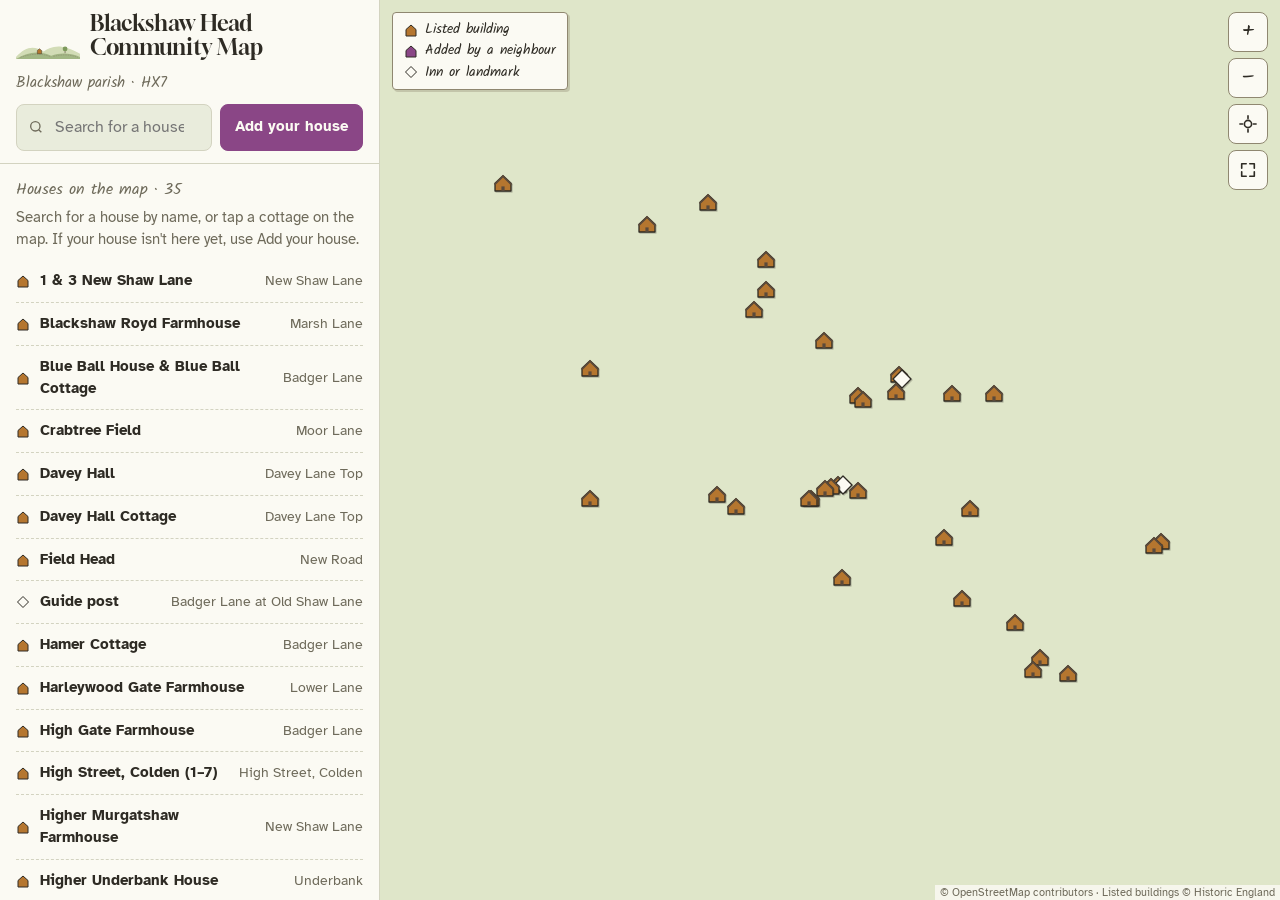
==== index.html @ 643bb547 "Blackshaw Head Community Map: first version Map site (Leaflet + OpenStreetMap), listed buildings, Ad" ====
<!doctype html>
<html lang="en-GB">
<head>
<meta charset="utf-8">
<meta name="viewport" content="width=device-width,initial-scale=1,viewport-fit=cover">
<title>Blackshaw Head Community Map</title>
<meta name="description" content="Find houses in Blackshaw Head by name. A community map for drivers, visitors and neighbours in Blackshaw parish, HX7.">
<meta name="theme-color" content="#fbfaf3">
<link rel="icon" href="assets/icon.svg" type="image/svg+xml">
<link rel="preconnect" href="https://fonts.googleapis.com">
<link rel="preconnect" href="https://fonts.gstatic.com" crossorigin>
<link rel="stylesheet" href="https://fonts.googleapis.com/css2?family=Atkinson+Hyperlegible:wght@400;700&family=Gloock&family=Kalam:wght@400;700&display=swap">
<link rel="stylesheet" href="vendor/leaflet/leaflet.css">
<link rel="stylesheet" href="assets/style.css">
</head>
<body>
<div class="app" id="app">
  <div class="side">
    <header>
      <div class="brand">
        <div class="titlewrap">
          <svg class="hills" viewBox="0 0 120 34" aria-hidden="true">
            <path class="h-back" d="M0 30 C18 10 34 8 52 20 C66 9 86 4 120 24 L120 34 L0 34Z"></path>
            <path class="h-front" d="M0 34 C22 20 44 18 66 28 C82 22 100 22 120 30 L120 34Z"></path>
            <path class="h-wall" d="M8 31 C30 23 48 23 66 30 M70 29 C86 25 102 25 116 31"></path>
            <g class="h-tree"><circle cx="92" cy="15" r="4.5"></circle><line x1="92" y1="19" x2="92" y2="23"></line></g>
            <path class="h-house" d="M40 24 L40 18 L44 14.5 L48 18 L48 24Z"></path>
          </svg>
          <h1>Blackshaw Head Community Map</h1>
        </div>
        <span class="where">Blackshaw parish · HX7</span>
      </div>
      <div class="searchrow">
        <div class="search">
          <svg viewBox="0 0 24 24" aria-hidden="true"><circle cx="11" cy="11" r="7"></circle><path d="M20 20l-4-4"></path></svg>
          <input id="q" type="search" placeholder="Search for a house" autocomplete="off" aria-label="Search for a house">
        </div>
        <button class="btn primary" id="addBtn" type="button">Add your house</button>
      </div>
    </header>
    <section class="sheet" id="sheet" aria-live="polite"></section>
  </div>
  <div class="mapwrap">
    <div id="map" aria-label="Map of Blackshaw parish with house names"></div>
    <div class="legend" aria-hidden="true">
      <span><svg class="lg" viewBox="0 0 14 14"><path d="M2 13V6.5L7 2l5 4.5V13Z" style="fill:var(--stone)"></path></svg>Listed building</span>
      <span><svg class="lg" viewBox="0 0 14 14"><path d="M2 13V6.5L7 2l5 4.5V13Z" style="fill:var(--heather)"></path></svg>Added by a neighbour</span>
      <span><svg class="lg" viewBox="0 0 14 14"><path d="M7 1.5L12.5 7 7 12.5 1.5 7Z" style="fill:var(--paper)"></path></svg>Inn or landmark</span>
    </div>
    <div class="tools">
      <button type="button" id="zin" aria-label="Zoom in">+</button>
      <button type="button" id="zout" aria-label="Zoom out">−</button>
      <button type="button" id="locate" aria-label="Show where I am" title="Show where I am"><svg viewBox="0 0 20 20" class="ti" aria-hidden="true"><circle cx="10" cy="10" r="4"></circle><path d="M10 1v3M10 16v3M1 10h3M16 10h3"></path></svg></button>
      <button type="button" id="fs" aria-label="Full screen map" aria-pressed="false" title="Full screen"><svg viewBox="0 0 20 20" class="ti" aria-hidden="true"><path class="fs-open" d="M3 8V3h5M12 3h5v5M17 12v5h-5M8 17H3v-5"></path><path class="fs-close" d="M8 3v5H3M17 8h-5V3M12 17v-5h5M3 12h5v5"></path></svg></button>
    </div>
    <div class="cross" id="cross" hidden><svg viewBox="0 0 64 64" aria-hidden="true"><circle class="ring arm" cx="32" cy="32" r="18"></circle><path class="halo" d="M32 4V22M32 42V60M4 32H22M42 32H60"></path><circle class="halo" cx="32" cy="32" r="12"></circle><path class="arm" d="M32 4V22M32 42V60M4 32H22M42 32H60"></path><circle class="arm" cx="32" cy="32" r="12"></circle><circle class="ctr" cx="32" cy="32" r="3"></circle></svg></div>
    <div class="addhint" id="addhint" hidden>Drag the map so the cross is on your house</div>
    <div class="toast" id="toast" role="status" hidden></div>
  </div>
</div>
<noscript><p style="padding:16px">This map needs JavaScript switched on.</p></noscript>
<script src="vendor/leaflet/leaflet.js"></script>
<script src="config.js"></script>
<script src="assets/app.js"></script>
</body>
</html>
---- vendor/leaflet/leaflet.css ----
/* required styles */

.leaflet-pane,
.leaflet-tile,
.leaflet-marker-icon,
.leaflet-marker-shadow,
.leaflet-tile-container,
.leaflet-pane > svg,
.leaflet-pane > canvas,
.leaflet-zoom-box,
.leaflet-image-layer,
.leaflet-layer {
	position: absolute;
	left: 0;
	top: 0;
	}
.leaflet-container {
	overflow: hidden;
	}
.leaflet-tile,
.leaflet-marker-icon,
.leaflet-marker-shadow {
	-webkit-user-select: none;
	   -moz-user-select: none;
	        user-select: none;
	  -webkit-user-drag: none;
	}
/* Prevents IE11 from highlighting tiles in blue */
.leaflet-tile::selection {
	background: transparent;
}
/* Safari renders non-retina tile on retina better with this, but Chrome is worse */
.leaflet-safari .leaflet-tile {
	image-rendering: -webkit-optimize-contrast;
	}
/* hack that prevents hw layers "stretching" when loading new tiles */
.leaflet-safari .leaflet-tile-container {
	width: 1600px;
	height: 1600px;
	-webkit-transform-origin: 0 0;
	}
.leaflet-marker-icon,
.leaflet-marker-shadow {
	display: block;
	}
/* .leaflet-container svg: reset svg max-width decleration shipped in Joomla! (joomla.org) 3.x */
/* .leaflet-container img: map is broken in FF if you have max-width: 100% on tiles */
.leaflet-container .leaflet-overlay-pane svg {
	max-width: none !important;
	max-height: none !important;
	}
.leaflet-container .leaflet-marker-pane img,
.leaflet-container .leaflet-shadow-pane img,
.leaflet-container .leaflet-tile-pane img,
.leaflet-container img.leaflet-image-layer,
.leaflet-container .leaflet-tile {
	max-width: none !important;
	max-height: none !important;
	width: auto;
	padding: 0;
	}

.leaflet-container img.leaflet-tile {
	/* See: https://bugs.chromium.org/p/chromium/issues/detail?id=600120 */
	mix-blend-mode: plus-lighter;
}

.leaflet-container.leaflet-touch-zoom {
	-ms-touch-action: pan-x pan-y;
	touch-action: pan-x pan-y;
	}
.leaflet-container.leaflet-touch-drag {
	-ms-touch-action: pinch-zoom;
	/* Fallback for FF which doesn't support pinch-zoom */
	touch-action: none;
	touch-action: pinch-zoom;
}
.leaflet-container.leaflet-touch-drag.leaflet-touch-zoom {
	-ms-touch-action: none;
	touch-action: none;
}
.leaflet-container {
	-webkit-tap-highlight-color: transparent;
}
.leaflet-container a {
	-webkit-tap-highlight-color: rgba(51, 181, 229, 0.4);
}
.leaflet-tile {
	filter: inherit;
	visibility: hidden;
	}
.leaflet-tile-loaded {
	visibility: inherit;
	}
.leaflet-zoom-box {
	width: 0;
	height: 0;
	-moz-box-sizing: border-box;
	     box-sizing: border-box;
	z-index: 800;
	}
/* workaround for https://bugzilla.mozilla.org/show_bug.cgi?id=888319 */
.leaflet-overlay-pane svg {
	-moz-user-select: none;
	}

.leaflet-pane         { z-index: 400; }

.leaflet-tile-pane    { z-index: 200; }
.leaflet-overlay-pane { z-index: 400; }
.leaflet-shadow-pane  { z-index: 500; }
.leaflet-marker-pane  { z-index: 600; }
.leaflet-tooltip-pane   { z-index: 650; }
.leaflet-popup-pane   { z-index: 700; }

.leaflet-map-pane canvas { z-index: 100; }
.leaflet-map-pane svg    { z-index: 200; }

.leaflet-vml-shape {
	width: 1px;
	height: 1px;
	}
.lvml {
	behavior: url(#default#VML);
	display: inline-block;
	position: absolute;
	}


/* control positioning */

.leaflet-control {
	position: relative;
	z-index: 800;
	pointer-events: visiblePainted; /* IE 9-10 doesn't have auto */
	pointer-events: auto;
	}
.leaflet-top,
.leaflet-bottom {
	position: absolute;
	z-index: 1000;
	pointer-events: none;
	}
.leaflet-top {
	top: 0;
	}
.leaflet-right {
	right: 0;
	}
.leaflet-bottom {
	bottom: 0;
	}
.leaflet-left {
	left: 0;
	}
.leaflet-control {
	float: left;
	clear: both;
	}
.leaflet-right .leaflet-control {
	float: right;
	}
.leaflet-top .leaflet-control {
	margin-top: 10px;
	}
.leaflet-bottom .leaflet-control {
	margin-bottom: 10px;
	}
.leaflet-left .leaflet-control {
	margin-left: 10px;
	}
.leaflet-right .leaflet-control {
	margin-right: 10px;
	}


/* zoom and fade animations */

.leaflet-fade-anim .leaflet-popup {
	opacity: 0;
	-webkit-transition: opacity 0.2s linear;
	   -moz-transition: opacity 0.2s linear;
	        transition: opacity 0.2s linear;
	}
.leaflet-fade-anim .leaflet-map-pane .leaflet-popup {
	opacity: 1;
	}
.leaflet-zoom-animated {
	-webkit-transform-origin: 0 0;
	    -ms-transform-origin: 0 0;
	        transform-origin: 0 0;
	}
svg.leaflet-zoom-animated {
	will-change: transform;
}

.leaflet-zoom-anim .leaflet-zoom-animated {
	-webkit-transition: -webkit-transform 0.25s cubic-bezier(0,0,0.25,1);
	   -moz-transition:    -moz-transform 0.25s cubic-bezier(0,0,0.25,1);
	        transition:         transform 0.25s cubic-bezier(0,0,0.25,1);
	}
.leaflet-zoom-anim .leaflet-tile,
.leaflet-pan-anim .leaflet-tile {
	-webkit-transition: none;
	   -moz-transition: none;
	        transition: none;
	}

.leaflet-zoom-anim .leaflet-zoom-hide {
	visibility: hidden;
	}


/* cursors */

.leaflet-interactive {
	cursor: pointer;
	}
.leaflet-grab {
	cursor: -webkit-grab;
	cursor:    -moz-grab;
	cursor:         grab;
	}
.leaflet-crosshair,
.leaflet-crosshair .leaflet-interactive {
	cursor: crosshair;
	}
.leaflet-popup-pane,
.leaflet-control {
	cursor: auto;
	}
.leaflet-dragging .leaflet-grab,
.leaflet-dragging .leaflet-grab .leaflet-interactive,
.leaflet-dragging .leaflet-marker-draggable {
	cursor: move;
	cursor: -webkit-grabbing;
	cursor:    -moz-grabbing;
	cursor:         grabbing;
	}

/* marker & overlays interactivity */
.leaflet-marker-icon,
.leaflet-marker-shadow,
.leaflet-image-layer,
.leaflet-pane > svg path,
.leaflet-tile-container {
	pointer-events: none;
	}

.leaflet-marker-icon.leaflet-interactive,
.leaflet-image-layer.leaflet-interactive,
.leaflet-pane > svg path.leaflet-interactive,
svg.leaflet-image-layer.leaflet-interactive path {
	pointer-events: visiblePainted; /* IE 9-10 doesn't have auto */
	pointer-events: auto;
	}

/* visual tweaks */

.leaflet-container {
	background: #ddd;
	outline-offset: 1px;
	}
.leaflet-container a {
	color: #0078A8;
	}
.leaflet-zoom-box {
	border: 2px dotted #38f;
	background: rgba(255,255,255,0.5);
	}


/* general typography */
.leaflet-container {
	font-family: "Helvetica Neue", Arial, Helvetica, sans-serif;
	font-size: 12px;
	font-size: 0.75rem;
	line-height: 1.5;
	}


/* general toolbar styles */

.leaflet-bar {
	box-shadow: 0 1px 5px rgba(0,0,0,0.65);
	border-radius: 4px;
	}
.leaflet-bar a {
	background-color: #fff;
	border-bottom: 1px solid #ccc;
	width: 26px;
	height: 26px;
	line-height: 26px;
	display: block;
	text-align: center;
	text-decoration: none;
	color: black;
	}
.leaflet-bar a,
.leaflet-control-layers-toggle {
	background-position: 50% 50%;
	background-repeat: no-repeat;
	display: block;
	}
.leaflet-bar a:hover,
.leaflet-bar a:focus {
	background-color: #f4f4f4;
	}
.leaflet-bar a:first-child {
	border-top-left-radius: 4px;
	border-top-right-radius: 4px;
	}
.leaflet-bar a:last-child {
	border-bottom-left-radius: 4px;
	border-bottom-right-radius: 4px;
	border-bottom: none;
	}
.leaflet-bar a.leaflet-disabled {
	cursor: default;
	background-color: #f4f4f4;
	color: #bbb;
	}

.leaflet-touch .leaflet-bar a {
	width: 30px;
	height: 30px;
	line-height: 30px;
	}
.leaflet-touch .leaflet-bar a:first-child {
	border-top-left-radius: 2px;
	border-top-right-radius: 2px;
	}
.leaflet-touch .leaflet-bar a:last-child {
	border-bottom-left-radius: 2px;
	border-bottom-right-radius: 2px;
	}

/* zoom control */

.leaflet-control-zoom-in,
.leaflet-control-zoom-out {
	font: bold 18px 'Lucida Console', Monaco, monospace;
	text-indent: 1px;
	}

.leaflet-touch .leaflet-control-zoom-in, .leaflet-touch .leaflet-control-zoom-out  {
	font-size: 22px;
	}


/* layers control */

.leaflet-control-layers {
	box-shadow: 0 1px 5px rgba(0,0,0,0.4);
	background: #fff;
	border-radius: 5px;
	}
.leaflet-control-layers-toggle {
	background-image: url(images/layers.png);
	width: 36px;
	height: 36px;
	}
.leaflet-retina .leaflet-control-layers-toggle {
	background-image: url(images/layers-2x.png);
	background-size: 26px 26px;
	}
.leaflet-touch .leaflet-control-layers-toggle {
	width: 44px;
	height: 44px;
	}
.leaflet-control-layers .leaflet-control-layers-list,
.leaflet-control-layers-expanded .leaflet-control-layers-toggle {
	display: none;
	}
.leaflet-control-layers-expanded .leaflet-control-layers-list {
	display: block;
	position: relative;
	}
.leaflet-control-layers-expanded {
	padding: 6px 10px 6px 6px;
	color: #333;
	background: #fff;
	}
.leaflet-control-layers-scrollbar {
	overflow-y: scroll;
	overflow-x: hidden;
	padding-right: 5px;
	}
.leaflet-control-layers-selector {
	margin-top: 2px;
	position: relative;
	top: 1px;
	}
.leaflet-control-layers label {
	display: block;
	font-size: 13px;
	font-size: 1.08333em;
	}
.leaflet-control-layers-separator {
	height: 0;
	border-top: 1px solid #ddd;
	margin: 5px -10px 5px -6px;
	}

/* Default icon URLs */
.leaflet-default-icon-path { /* used only in path-guessing heuristic, see L.Icon.Default */
	background-image: url(images/marker-icon.png);
	}


/* attribution and scale controls */

.leaflet-container .leaflet-control-attribution {
	background: #fff;
	background: rgba(255, 255, 255, 0.8);
	margin: 0;
	}
.leaflet-control-attribution,
.leaflet-control-scale-line {
	padding: 0 5px;
	color: #333;
	line-height: 1.4;
	}
.leaflet-control-attribution a {
	text-decoration: none;
	}
.leaflet-control-attribution a:hover,
.leaflet-control-attribution a:focus {
	text-decoration: underline;
	}
.leaflet-attribution-flag {
	display: inline !important;
	vertical-align: baseline !important;
	width: 1em;
	height: 0.6669em;
	}
.leaflet-left .leaflet-control-scale {
	margin-left: 5px;
	}
.leaflet-bottom .leaflet-control-scale {
	margin-bottom: 5px;
	}
.leaflet-control-scale-line {
	border: 2px solid #777;
	border-top: none;
	line-height: 1.1;
	padding: 2px 5px 1px;
	white-space: nowrap;
	-moz-box-sizing: border-box;
	     box-sizing: border-box;
	background: rgba(255, 255, 255, 0.8);
	text-shadow: 1px 1px #fff;
	}
.leaflet-control-scale-line:not(:first-child) {
	border-top: 2px solid #777;
	border-bottom: none;
	margin-top: -2px;
	}
.leaflet-control-scale-line:not(:first-child):not(:last-child) {
	border-bottom: 2px solid #777;
	}

.leaflet-touch .leaflet-control-attribution,
.leaflet-touch .leaflet-control-layers,
.leaflet-touch .leaflet-bar {
	box-shadow: none;
	}
.leaflet-touch .leaflet-control-layers,
.leaflet-touch .leaflet-bar {
	border: 2px solid rgba(0,0,0,0.2);
	background-clip: padding-box;
	}


/* popup */

.leaflet-popup {
	position: absolute;
	text-align: center;
	margin-bottom: 20px;
	}
.leaflet-popup-content-wrapper {
	padding: 1px;
	text-align: left;
	border-radius: 12px;
	}
.leaflet-popup-content {
	margin: 13px 24px 13px 20px;
	line-height: 1.3;
	font-size: 13px;
	font-size: 1.08333em;
	min-height: 1px;
	}
.leaflet-popup-content p {
	margin: 17px 0;
	margin: 1.3em 0;
	}
.leaflet-popup-tip-container {
	width: 40px;
	height: 20px;
	position: absolute;
	left: 50%;
	margin-top: -1px;
	margin-left: -20px;
	overflow: hidden;
	pointer-events: none;
	}
.leaflet-popup-tip {
	width: 17px;
	height: 17px;
	padding: 1px;

	margin: -10px auto 0;
	pointer-events: auto;

	-webkit-transform: rotate(45deg);
	   -moz-transform: rotate(45deg);
	    -ms-transform: rotate(45deg);
	        transform: rotate(45deg);
	}
.leaflet-popup-content-wrapper,
.leaflet-popup-tip {
	background: white;
	color: #333;
	box-shadow: 0 3px 14px rgba(0,0,0,0.4);
	}
.leaflet-container a.leaflet-popup-close-button {
	position: absolute;
	top: 0;
	right: 0;
	border: none;
	text-align: center;
	width: 24px;
	height: 24px;
	font: 16px/24px Tahoma, Verdana, sans-serif;
	color: #757575;
	text-decoration: none;
	background: transparent;
	}
.leaflet-container a.leaflet-popup-close-button:hover,
.leaflet-container a.leaflet-popup-close-button:focus {
	color: #585858;
	}
.leaflet-popup-scrolled {
	overflow: auto;
	}

.leaflet-oldie .leaflet-popup-content-wrapper {
	-ms-zoom: 1;
	}
.leaflet-oldie .leaflet-popup-tip {
	width: 24px;
	margin: 0 auto;

	-ms-filter: "progid:DXImageTransform.Microsoft.Matrix(M11=0.70710678, M12=0.70710678, M21=-0.70710678, M22=0.70710678)";
	filter: progid:DXImageTransform.Microsoft.Matrix(M11=0.70710678, M12=0.70710678, M21=-0.70710678, M22=0.70710678);
	}

.leaflet-oldie .leaflet-control-zoom,
.leaflet-oldie .leaflet-control-layers,
.leaflet-oldie .leaflet-popup-content-wrapper,
.leaflet-oldie .leaflet-popup-tip {
	border: 1px solid #999;
	}


/* div icon */

.leaflet-div-icon {
	background: #fff;
	border: 1px solid #666;
	}


/* Tooltip */
/* Base styles for the element that has a tooltip */
.leaflet-tooltip {
	position: absolute;
	padding: 6px;
	background-color: #fff;
	border: 1px solid #fff;
	border-radius: 3px;
	color: #222;
	white-space: nowrap;
	-webkit-user-select: none;
	-moz-user-select: none;
	-ms-user-select: none;
	user-select: none;
	pointer-events: none;
	box-shadow: 0 1px 3px rgba(0,0,0,0.4);
	}
.leaflet-tooltip.leaflet-interactive {
	cursor: pointer;
	pointer-events: auto;
	}
.leaflet-tooltip-top:before,
.leaflet-tooltip-bottom:before,
.leaflet-tooltip-left:before,
.leaflet-tooltip-right:before {
	position: absolute;
	pointer-events: none;
	border: 6px solid transparent;
	background: transparent;
	content: "";
	}

/* Directions */

.leaflet-tooltip-bottom {
	margin-top: 6px;
}
.leaflet-tooltip-top {
	margin-top: -6px;
}
.leaflet-tooltip-bottom:before,
.leaflet-tooltip-top:before {
	left: 50%;
	margin-left: -6px;
	}
.leaflet-tooltip-top:before {
	bottom: 0;
	margin-bottom: -12px;
	border-top-color: #fff;
	}
.leaflet-tooltip-bottom:before {
	top: 0;
	margin-top: -12px;
	margin-left: -6px;
	border-bottom-color: #fff;
	}
.leaflet-tooltip-left {
	margin-left: -6px;
}
.leaflet-tooltip-right {
	margin-left: 6px;
}
.leaflet-tooltip-left:before,
.leaflet-tooltip-right:before {
	top: 50%;
	margin-top: -6px;
	}
.leaflet-tooltip-left:before {
	right: 0;
	margin-right: -12px;
	border-left-color: #fff;
	}
.leaflet-tooltip-right:before {
	left: 0;
	margin-left: -12px;
	border-right-color: #fff;
	}

/* Printing */

@media print {
	/* Prevent printers from removing background-images of controls. */
	.leaflet-control {
		-webkit-print-color-adjust: exact;
		print-color-adjust: exact;
		}
	}
---- assets/style.css ----
/* Blackshaw Head Community Map
   Look: an illustrated country map. Soft, warm OpenStreetMap base; gritstone cottages;
   heather for neighbours' houses; handwritten lane-style labels.
   Layout: phone = header, map, bottom sheet. Desktop (900px+) = sidebar + map. */
:root{
  --ground:#e9ecdc;
  --paper:#fbfaf3;
  --ink:#2e2b24;
  --muted:#6e6a5a;
  --line:#d3d3c0;
  --field1:#dfe6c9;
  --field2:#d2dcb6;
  --wall:#8f8770;
  --tree:#7d9a5c;
  --stone:#b5762f;
  --roof:#5b4a3a;
  --heather:#8a4686;
  --focus:#1f5e8c;
  --target:#d6301a;
  --ok:#2f6b3a;
  --err:#b3261e;
  --tiles:sepia(.28) saturate(.72) hue-rotate(-8deg) brightness(1.04) contrast(.94);
  --f-display:"Gloock",Georgia,"Times New Roman",serif;
  --f-body:"Atkinson Hyperlegible",system-ui,-apple-system,"Segoe UI",sans-serif;
  --f-hand:"Kalam","Segoe Print","Bradley Hand",cursive;
  color-scheme:light;
}
@media (prefers-color-scheme:dark){:root{
  --ground:#1d201a;--paper:#24271f;--ink:#ecebe0;--muted:#a6a493;--line:#3b3f33;
  --field1:#262c20;--field2:#2b3223;--wall:#6c6655;--tree:#5f7a45;
  --stone:#dca35e;--roof:#c9b49b;--heather:#cf93cb;--focus:#7fb6e0;--target:#ff6a4d;--ok:#8fd19e;--err:#ff8a80;
  --tiles:invert(1) hue-rotate(180deg) brightness(.88) contrast(.88) saturate(.45) sepia(.15);
  color-scheme:dark}}

*{box-sizing:border-box}
html,body{height:100%;margin:0}
body{background:var(--ground);color:var(--ink);font-family:var(--f-body);font-size:15px;line-height:1.45;overflow:hidden}
button,input,select,textarea{font:inherit;color:inherit}
:focus-visible{outline:2px solid var(--focus);outline-offset:2px}
[hidden]{display:none!important}

.app{height:100%;display:grid;grid-template-rows:auto 1fr auto;grid-template-columns:1fr;padding-top:env(safe-area-inset-top,0px)}
.side{display:contents}
header{grid-row:1;background:var(--paper);border-bottom:1px solid var(--line);
  padding-left:max(16px,env(safe-area-inset-left,0px));padding-right:max(16px,env(safe-area-inset-right,0px));padding-block:12px;
  display:grid;gap:10px;z-index:1001}
.brand{display:flex;align-items:baseline;justify-content:space-between;gap:12px;flex-wrap:wrap}
.titlewrap{display:flex;align-items:flex-end;gap:10px;min-width:0}
h1{font-family:var(--f-display);font-weight:400;font-size:1.35rem;line-height:1.1;margin:0;text-wrap:balance}
.where{font-family:var(--f-hand);font-size:.95rem;color:var(--muted)}
.hills{width:64px;height:20px;flex:none;overflow:visible}
.h-back{fill:var(--field2)}.h-front{fill:var(--tree);opacity:.55}
.h-wall{fill:none;stroke:var(--wall);stroke-width:1;stroke-dasharray:3 1.5}
.h-tree circle{fill:var(--tree)}.h-tree line{stroke:var(--roof);stroke-width:1.2}
.h-house{fill:var(--stone);stroke:var(--ink);stroke-width:.8;stroke-linejoin:round}

.searchrow{display:flex;gap:8px}
.search{flex:1;min-width:0;position:relative}
.search input{width:100%;padding:11px 12px 11px 38px;border:1px solid var(--line);border-radius:8px;background:var(--ground);font-size:16px}
.search svg{position:absolute;left:12px;top:50%;transform:translateY(-50%);width:16px;height:16px;stroke:var(--muted);fill:none;stroke-width:2}
.btn{border:1px solid var(--line);background:var(--paper);border-radius:8px;padding:10px 14px;cursor:pointer;white-space:nowrap;font-weight:700;text-decoration:none;display:inline-block}
.btn:hover{border-color:var(--ink)}
.btn.primary{background:var(--heather);border-color:var(--heather);color:var(--paper)}
.btn.primary:hover{filter:brightness(1.08)}
.btn[disabled]{opacity:.55;cursor:not-allowed}
.btn.ghost{background:transparent}

.mapwrap{grid-row:2;position:relative;min-height:0;overflow:hidden;background:var(--field1)}
#map{position:absolute;inset:0;background:var(--field1);font-family:var(--f-body)}
.leaflet-tile-pane{filter:var(--tiles)}
.leaflet-container a{color:var(--focus)}
.leaflet-control-attribution{font-size:11px;background:color-mix(in srgb,var(--paper) 85%,transparent)!important;color:var(--muted)}
.leaflet-control-attribution a{color:var(--muted)!important}

/* cottages */
.cot{background:none;border:0}
.cot svg{width:100%;height:100%;display:block;overflow:visible;filter:drop-shadow(1px 1.5px 0 color-mix(in srgb,var(--ink) 25%,transparent))}
.cot .wall{stroke:var(--ink);stroke-width:1.3;stroke-linejoin:round}
.cot .roof{fill:var(--roof)}
.cot.listed .wall{fill:var(--stone)}
.cot.added .wall{fill:var(--heather)}
.cot.landmark .wall{fill:var(--paper)}
.cot.sel .wall{stroke:var(--focus);stroke-width:2.4}
/* labels: shown when zoomed in, or for the selected house */
.lbl.leaflet-tooltip{background:none;border:0;box-shadow:none;padding:0 2px;font-family:var(--f-body);font-weight:700;font-size:12.5px;color:var(--ink);
  text-shadow:0 0 3px var(--paper),0 0 3px var(--paper),0 0 2px var(--paper),0 0 1px var(--paper);white-space:nowrap}
.lbl.leaflet-tooltip::before{display:none}
.map-far .lbl{display:none}
.lbl.sel{display:block!important;color:var(--focus)}
.boundary{stroke:var(--heather);stroke-width:2.5;stroke-dasharray:2 7;stroke-linecap:round;fill:var(--heather);fill-opacity:.035}
.me-dot{fill:var(--focus);fill-opacity:1;stroke:var(--paper);stroke-width:3}
.me-acc{fill:var(--focus);fill-opacity:.08;stroke:var(--focus);stroke-opacity:.5}

.legend{position:absolute;left:max(12px,env(safe-area-inset-left,0px));top:12px;background:var(--paper);border:1px solid var(--wall);border-radius:4px;padding:8px 11px;font-family:var(--f-hand);font-size:.9rem;line-height:1.2;display:grid;gap:4px;z-index:1000;box-shadow:2px 2px 0 color-mix(in srgb,var(--wall) 35%,transparent)}
.legend span{display:flex;align-items:center;gap:7px}
.lg{width:14px;height:14px;flex:none}
.lg path{stroke:var(--ink);stroke-width:1;stroke-linejoin:round}
.tools{position:absolute;right:max(12px,env(safe-area-inset-right,0px));top:12px;display:grid;gap:6px;z-index:1000}
.tools button{width:40px;height:40px;border-radius:8px;border:1px solid var(--wall);background:var(--paper);font-size:20px;line-height:1;cursor:pointer;font-family:var(--f-hand);display:grid;place-items:center;padding:0}
.ti{width:18px;height:18px;fill:none;stroke:var(--ink);stroke-width:1.8;stroke-linecap:round;stroke-linejoin:round}
.fs-close{display:none}
.app.full .fs-open{display:none}.app.full .fs-close{display:inline}

.cross{position:absolute;left:50%;top:50%;width:64px;height:64px;margin:-32px 0 0 -32px;pointer-events:none;z-index:1000}
.cross svg{width:100%;height:100%;display:block;overflow:visible}
.cross .halo{fill:none;stroke:#fff;stroke-width:6;stroke-linecap:round}
.cross .arm{fill:none;stroke:var(--target);stroke-width:3;stroke-linecap:round}
.cross .ctr{fill:var(--target);stroke:#fff;stroke-width:1.5}
@media (prefers-reduced-motion:no-preference){.cross .ring{animation:pulse 1.6s ease-out infinite;transform-origin:32px 32px}}
@keyframes pulse{0%{opacity:.9;transform:scale(.6)}100%{opacity:0;transform:scale(1.5)}}
.addhint{position:absolute;left:50%;transform:translateX(-50%);top:12px;background:var(--target);color:#fff;padding:8px 12px;border-radius:8px;font-size:.9rem;font-weight:700;z-index:1001;max-width:calc(100% - 130px);text-align:center}
.toast{position:absolute;left:50%;bottom:28px;transform:translateX(-50%);background:var(--ink);color:var(--paper);padding:8px 14px;border-radius:8px;font-size:.9rem;z-index:1002;max-width:calc(100% - 32px)}

.sheet{grid-row:3;background:var(--paper);border-top:1px solid var(--line);max-height:46vh;overflow:auto;
  padding-left:max(16px,env(safe-area-inset-left,0px));padding-right:max(16px,env(safe-area-inset-right,0px));padding-block:14px calc(14px + env(safe-area-inset-bottom,0px));z-index:1001}
.eyebrow{font-family:var(--f-hand);font-size:1rem;color:var(--muted);margin:0 0 6px}
.results{list-style:none;margin:0;padding:0;display:grid}
.results li button{width:100%;text-align:left;background:none;border:0;border-bottom:1px dashed var(--line);padding:10px 0;cursor:pointer;display:grid;grid-template-columns:14px 1fr auto;gap:10px;align-items:center}
.results li:last-child button{border-bottom:0}
.results li button:hover .nm{color:var(--focus)}
.results .nm{font-weight:700;min-width:0}
.results .ln{color:var(--muted);font-size:.85rem}
.place h2{font-family:var(--f-display);font-weight:400;font-size:1.4rem;line-height:1.15;margin:0 0 4px;text-wrap:balance}
.place .meta{color:var(--muted);margin:0 0 10px}
.place .note{margin:0 0 12px;max-width:60ch}
.facts{display:grid;grid-template-columns:auto 1fr;gap:4px 14px;margin:0 0 14px;font-size:.92rem}
.facts dt{color:var(--muted)}
.facts dd{margin:0;font-variant-numeric:tabular-nums}
.actions{display:flex;flex-wrap:wrap;gap:8px}
.empty{color:var(--muted);margin:0;max-width:60ch}
form{display:grid;gap:12px;max-width:520px}
label{display:grid;gap:4px;font-weight:700;font-size:.92rem}
label small{font-weight:400;color:var(--muted)}
form input,form select,form textarea{padding:10px 12px;border:1px solid var(--line);border-radius:8px;background:var(--ground);font-size:16px;font-weight:400;width:100%}
form textarea{min-height:64px;resize:vertical}
.check{display:grid;grid-template-columns:auto 1fr;gap:10px;align-items:start;font-weight:400}
.check input{width:20px;height:20px;margin-top:2px}
.hp{position:absolute!important;left:-10000px!important;width:1px;height:1px;overflow:hidden}
.msg{font-size:.92rem;margin:0}
.msg.err{color:var(--err)}
.msg.ok{color:var(--ok);font-weight:700}
.about{font-size:.85rem;color:var(--muted);margin-top:14px;border-top:1px solid var(--line);padding-top:10px;max-width:62ch}
.about p{margin:0 0 6px}
.about a{color:inherit}

/* full screen: map only, details float as a card */
.app.full{grid-template-columns:1fr!important;grid-template-rows:1fr!important}
.app.full .side{display:contents!important}
.app.full header{display:none}
.app.full .mapwrap{grid-column:1!important;grid-row:1!important}
.app.full .sheet{display:none}
.app.full.has-sel .sheet,.app.full.adding .sheet{display:block;position:fixed;z-index:1003;left:max(12px,env(safe-area-inset-left,0px));right:max(12px,env(safe-area-inset-right,0px));bottom:calc(12px + env(safe-area-inset-bottom,0px));max-width:460px;max-height:50vh;border:1px solid var(--wall);border-radius:6px;box-shadow:3px 3px 0 color-mix(in srgb,var(--wall) 35%,transparent)}

@media (min-width:900px){
  .app{grid-template-columns:380px 1fr;grid-template-rows:1fr}
  .side{display:grid;grid-template-rows:auto 1fr;grid-column:1;grid-row:1;min-height:0;border-right:1px solid var(--line);background:var(--paper)}
  .sheet{grid-row:2;max-height:none;border-top:0}
  .mapwrap{grid-column:2;grid-row:1}
}
@media (max-width:420px){.legend{font-size:.8rem;padding:6px 8px}.addhint{max-width:calc(100% - 110px)}}
@media (prefers-reduced-motion:reduce){*{transition:none!important;animation:none!important}}

/* privacy page */
.doc{overflow:auto;height:100%}
.doc main{max-width:680px;margin:0 auto;padding-left:max(16px,env(safe-area-inset-left,0px));padding-right:max(16px,env(safe-area-inset-right,0px));padding-block:32px 48px}
.doc h1{font-size:1.8rem;margin-bottom:12px}
.doc h2{font-family:var(--f-display);font-weight:400;font-size:1.2rem;margin:24px 0 6px}
.doc p,.doc li{max-width:65ch}
.doc a{color:var(--focus)}
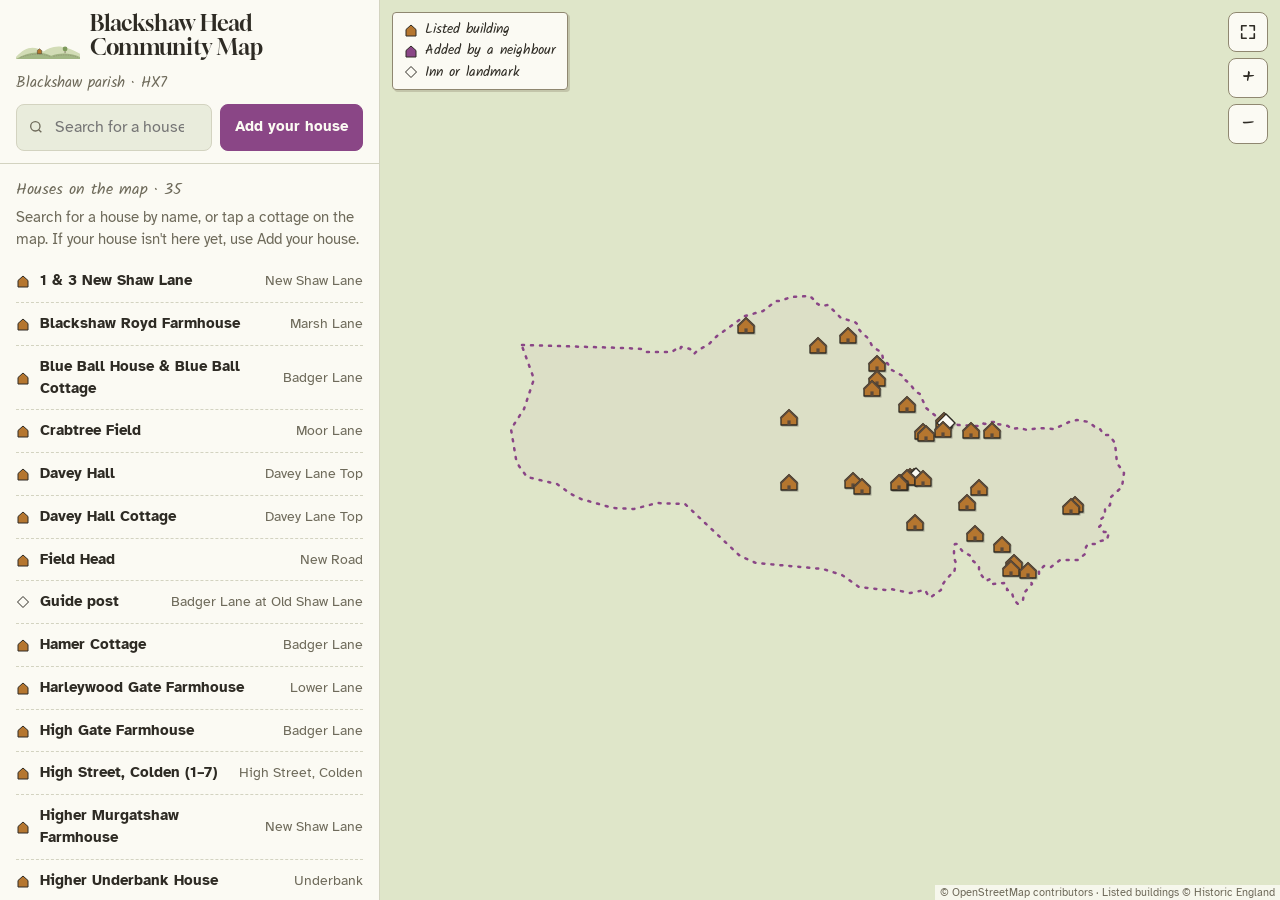
==== commit 9299b344: "Remove the location button and put full screen at the top of the map tools On small phones the locat" ====
--- a/index.html
+++ b/index.html
@@ -48,10 +48,9 @@
       <span><svg class="lg" viewBox="0 0 14 14"><path d="M7 1.5L12.5 7 7 12.5 1.5 7Z" style="fill:var(--paper)"></path></svg>Inn or landmark</span>
     </div>
     <div class="tools">
+      <button type="button" id="fs" aria-label="Full screen map" aria-pressed="false" title="Full screen"><svg viewBox="0 0 20 20" class="ti" aria-hidden="true"><path class="fs-open" d="M3 8V3h5M12 3h5v5M17 12v5h-5M8 17H3v-5"></path><path class="fs-close" d="M8 3v5H3M17 8h-5V3M12 17v-5h5M3 12h5v5"></path></svg></button>
       <button type="button" id="zin" aria-label="Zoom in">+</button>
       <button type="button" id="zout" aria-label="Zoom out">−</button>
-      <button type="button" id="locate" aria-label="Show where I am" title="Show where I am"><svg viewBox="0 0 20 20" class="ti" aria-hidden="true"><circle cx="10" cy="10" r="4"></circle><path d="M10 1v3M10 16v3M1 10h3M16 10h3"></path></svg></button>
-      <button type="button" id="fs" aria-label="Full screen map" aria-pressed="false" title="Full screen"><svg viewBox="0 0 20 20" class="ti" aria-hidden="true"><path class="fs-open" d="M3 8V3h5M12 3h5v5M17 12v5h-5M8 17H3v-5"></path><path class="fs-close" d="M8 3v5H3M17 8h-5V3M12 17v-5h5M3 12h5v5"></path></svg></button>
     </div>
     <div class="cross" id="cross" hidden><svg viewBox="0 0 64 64" aria-hidden="true"><circle class="ring arm" cx="32" cy="32" r="18"></circle><path class="halo" d="M32 4V22M32 42V60M4 32H22M42 32H60"></path><circle class="halo" cx="32" cy="32" r="12"></circle><path class="arm" d="M32 4V22M32 42V60M4 32H22M42 32H60"></path><circle class="arm" cx="32" cy="32" r="12"></circle><circle class="ctr" cx="32" cy="32" r="3"></circle></svg></div>
     <div class="addhint" id="addhint" hidden>Drag the map so the cross is on your house</div>
--- a/assets/style.css
+++ b/assets/style.css
@@ -88,8 +88,6 @@
 .map-far .lbl{display:none}
 .lbl.sel{display:block!important;color:var(--focus)}
 .boundary{stroke:var(--heather);stroke-width:2.5;stroke-dasharray:2 7;stroke-linecap:round;fill:var(--heather);fill-opacity:.035}
-.me-dot{fill:var(--focus);fill-opacity:1;stroke:var(--paper);stroke-width:3}
-.me-acc{fill:var(--focus);fill-opacity:.08;stroke:var(--focus);stroke-opacity:.5}
 
 .legend{position:absolute;left:max(12px,env(safe-area-inset-left,0px));top:12px;background:var(--paper);border:1px solid var(--wall);border-radius:4px;padding:8px 11px;font-family:var(--f-hand);font-size:.9rem;line-height:1.2;display:grid;gap:4px;z-index:1000;box-shadow:2px 2px 0 color-mix(in srgb,var(--wall) 35%,transparent)}
 .legend span{display:flex;align-items:center;gap:7px}
